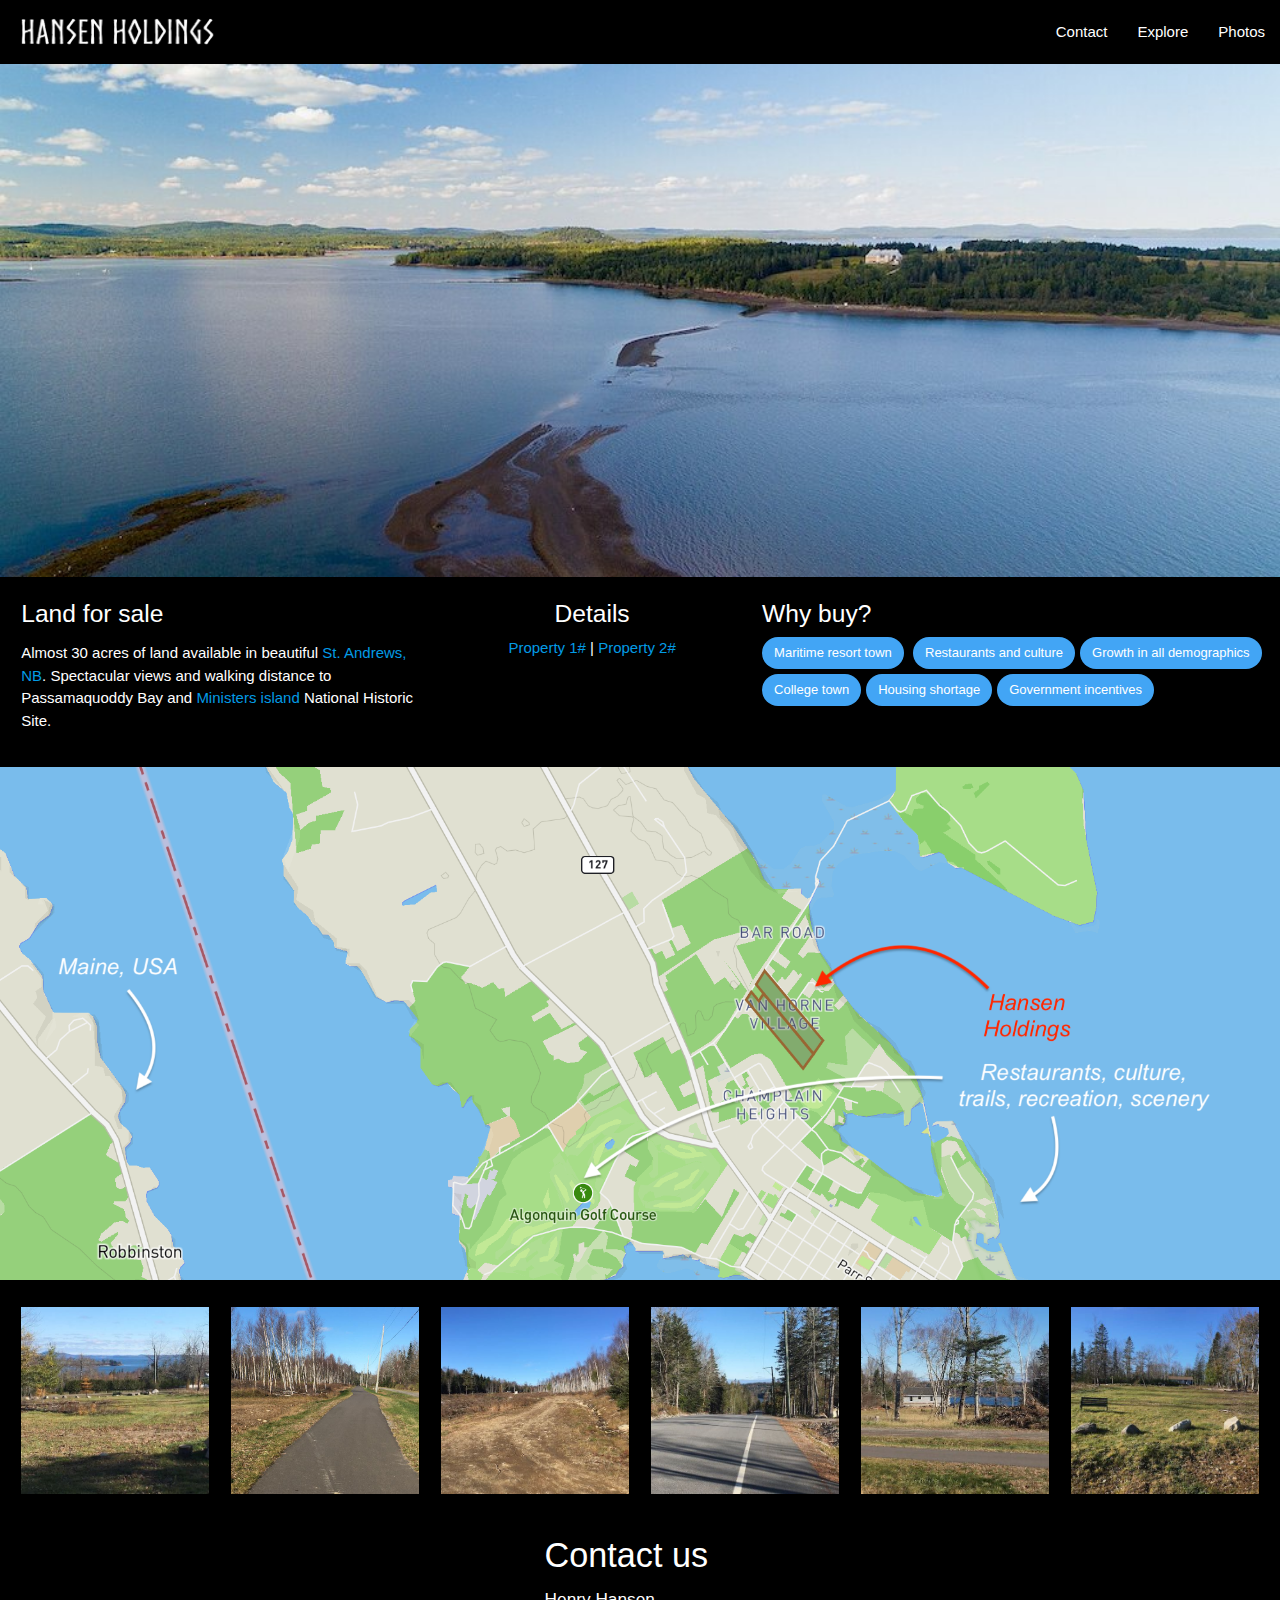
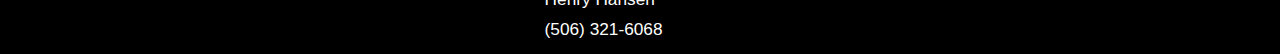
==== index.html @ 6d421a43 "Shorten titles" ====
<!DOCTYPE html>
<html lang="en" dir="ltr">
  <head>
    <meta charset="utf-8">
    <meta name="viewport" content="width=device-width, initial-scale=1.0">
    <title>Hansen Holdings</title>

    <!-- Compiled and minified CSS -->
    <link rel="stylesheet" href="https://cdnjs.cloudflare.com/ajax/libs/materialize/1.0.0/css/materialize.min.css">
    <!-- Compiled and minified JavaScript -->
    <script src="https://cdnjs.cloudflare.com/ajax/libs/materialize/1.0.0/js/materialize.min.js"></script>
    <link href="https://fonts.googleapis.com/icon?family=Material+Icons" rel="stylesheet">

    <!-- Custom css -->
    <link rel="stylesheet" href="css/styles.css">

  </head>
  <body>

    <nav>
      <div class="nav-wrapper">
        <a href="index.html" class="brand-logo"><img src='photos/hansen.png' height='60px'></a>
        <ul id="nav-mobile" class="right hide-on-med-and-down">
          <li><a href="#contact">Contact</a></li>
          <li><a href="#explore">Explore</a></li>
          <li><a href="#photos">Photos</a></li>
        </ul>
      </div>
    </nav>

    <div class="col s12">
      <img src="photos/ministers.jpg" alt="Ministers island" style="width:100%; margin:0px; padding:0px;">
    </div>

    <div class="row white-text" style="padding-left: 10px; padding-bottom:20px;">
        <div class="col s12 m4">
          <h5>Land for sale</h5>
          <p>Almost 30 acres of land available in beautiful <a href="https://explorestandrews.ca/" target="_blank">St. Andrews, NB</a>. Spectacular views and walking distance to Passamaquoddy Bay and <a href="https://www.ministersisland.net/" target="_blank">Ministers island</a> National Historic Site.</p>
        </div>
        <div class="col s12 m3" style="text-align: center;">
          <h5>Details</h5>
          <span><a href="https://paol-efel.snb.ca/paol.html?v=1.0.92&lang=en&pan=01474969" target="_blank">Property 1#</a></span> |
          <span><a href="https://paol-efel.snb.ca/paol.html?v=1.0.92&lang=en&pan=06573124" target="_blank">Property 2#</a></span>
        </div>
        <div class="col s12 m5">
          <div class="white-text">
            <h5>Why buy?</h5>
            <div class="blue lighten-1 chip white-text">Maritime resort town</div>
            <div class="blue lighten-1 chip white-text">Restaurants and culture</div><div class="blue lighten-1 chip white-text">Growth in all demographics</div><div class="blue lighten-1 chip white-text">College town</div><div class="blue lighten-1 chip white-text">Housing shortage</div><div class="blue lighten-1 chip white-text">Government incentives</div>
          </div>
        </div>
    </div>

    <div class="col s12" id="explore">
      <img src="photos/holdings.png" alt="Hansen Holdings" style="width:100%; margin:0px; padding:0px;">
    </div>

    <div class="row" id="photos">
      <div style="padding: 10px; padding-top:20px">
        <div class="col s12 m2">
          <img class="materialboxed" data-caption="Great views available" width="100%" src="photos/viewsqbar.jpeg">
        </div>
        <div class="col s12 m2">
          <img class="materialboxed" data-caption="Directly on the Van Horne trail" width="100%" src="photos/trailsq.jpeg">
        </div>
        <div class="col s12 m2">
          <img class="materialboxed" data-caption="High, dry and flat land. Some clearing done." width="100%" src="photos/roadsq.jpeg">
        </div>
        <div class="col s12 m2">
          <img class="materialboxed" data-caption="Flood proof but walking distance to the oceanfront." width="100%" src="photos/barroadsq.jpeg">
        </div>
        <div class="col s12 m2">
          <img class="materialboxed" data-caption="Trail access and views." width="100%" src="photos/viewsqtrail.jpeg">
        </div>
        <div class="col s12 m2">
          <img class="materialboxed" data-caption="Flat or gently sloping land" width="100%" src="photos/slopesq.jpeg">
        </div>
      </div>
    </div>

    <footer class="page-footer black white-text">
      <div id="mycontainer">
        <div class="row">
          <div class="col offset-l5 l6 s12">
            <h4>Contact us</h4>
              <p id="contact">
                <h6 class="white-text">Henry Hansen</h6>
                <h6 class="white-text">(506) 321-6068</h6>
              </p>
          </div>
        </div>
      </div>
    </footer>

  </body>

  <script>

    document.addEventListener('DOMContentLoaded', function() {
      var elems = document.querySelectorAll('.materialboxed');
      var instances = M.Materialbox.init(elems);
    });

    document.addEventListener('DOMContentLoaded', function() {
      var elems = document.querySelectorAll('.slider');
      var instances = M.Slider.init(elems);
    });
  </script>
</html>
---- css/styles.css ----
nav {
  background-color: black;
}

body {
  background-color: black;
}

.row {
    margin: 0 !important;
}

#floater {
  position:absolute;
  width: 300px;
  padding: 15px;
  left:15px;
  top:80px;
  background-color: white;
  opacity: .7;
}

#floater2 {
  position:absolute;
  width: 300px;
  padding: 20px;
  left:20px;
  top:280px;
  background-color: white;
  opacity: .7;
}

#labels {
  color: #C9DEF1;
  font-size: 1.2em;
}

.ppcont{
  width:320px;
}

#map {
  height: 800px;
}
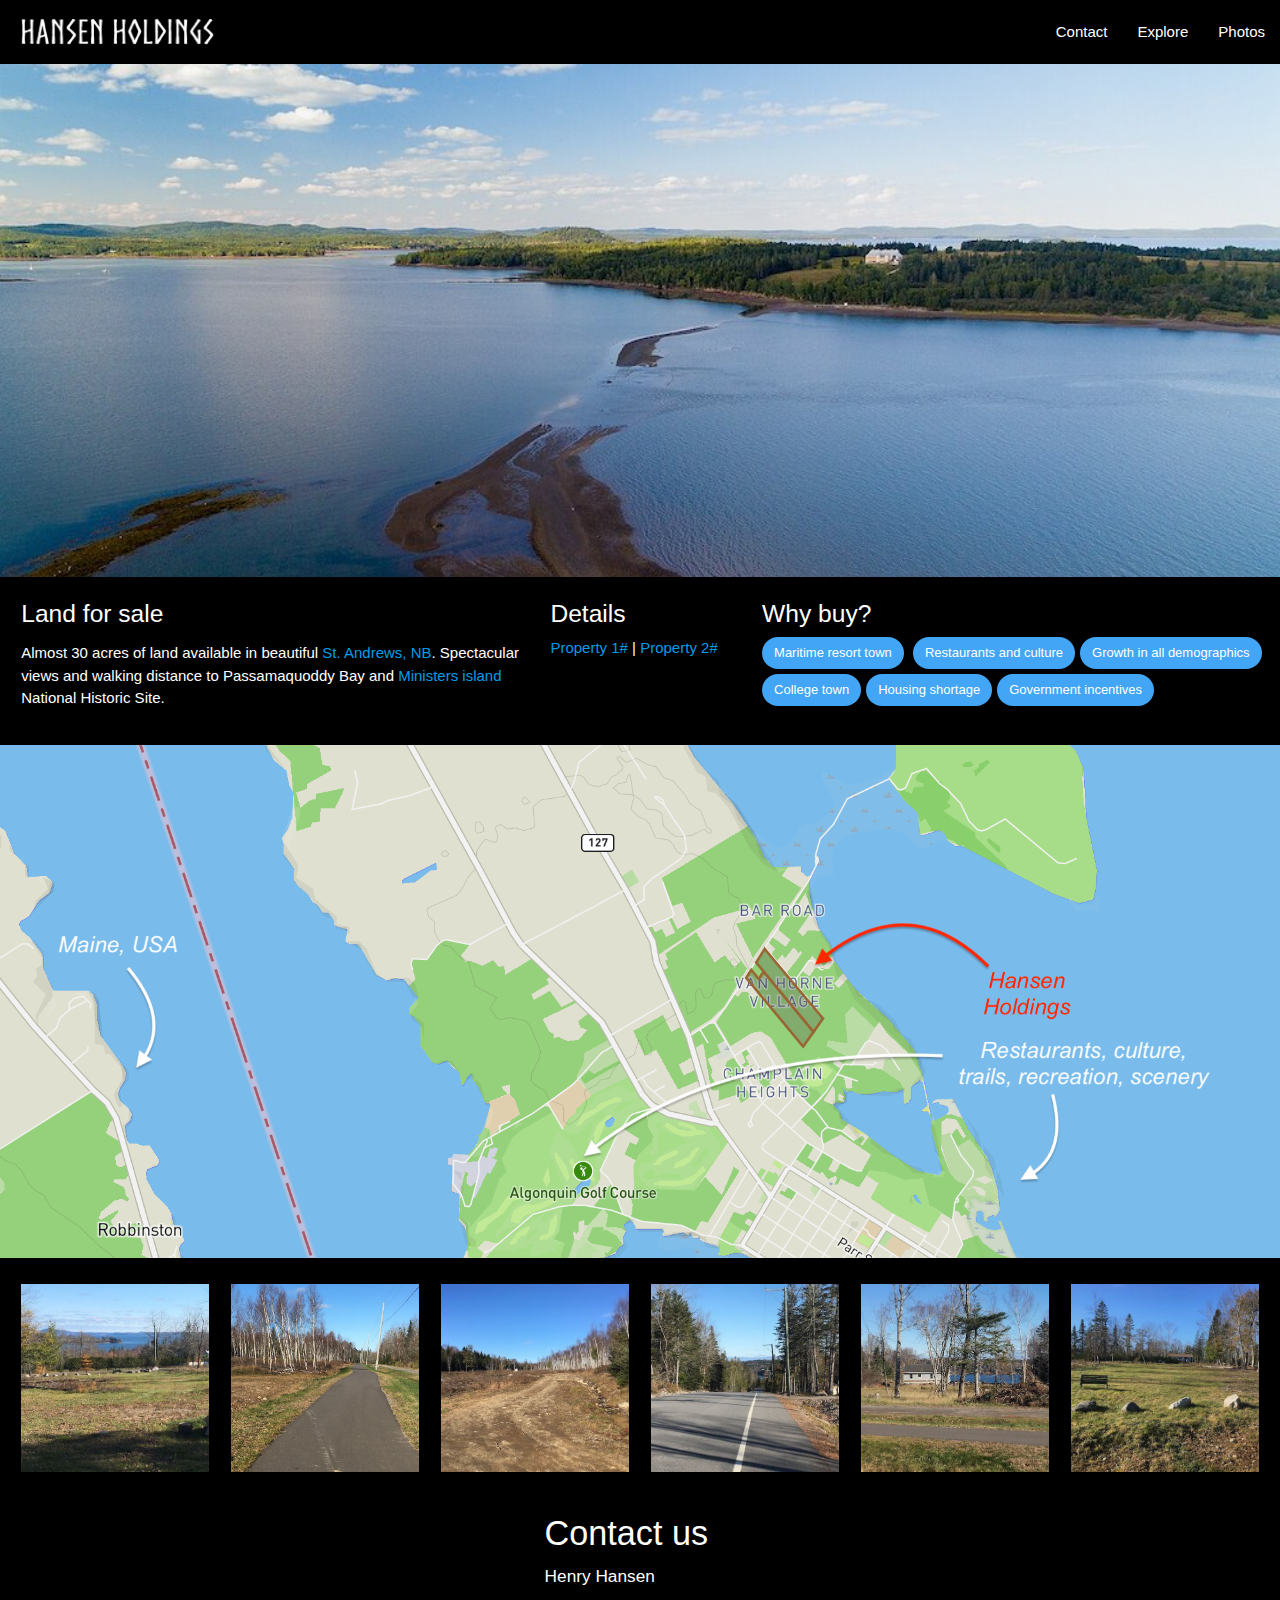
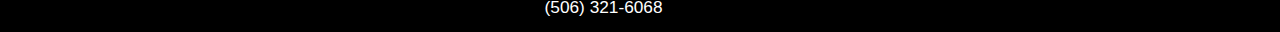
==== commit 302877dd: "changed spacing for responsiveness" ====
--- a/index.html
+++ b/index.html
@@ -33,11 +33,11 @@
     </div>
 
     <div class="row white-text" style="padding-left: 10px; padding-bottom:20px;">
-        <div class="col s12 m4">
+        <div class="col s12 m5">
           <h5>Land for sale</h5>
           <p>Almost 30 acres of land available in beautiful <a href="https://explorestandrews.ca/" target="_blank">St. Andrews, NB</a>. Spectacular views and walking distance to Passamaquoddy Bay and <a href="https://www.ministersisland.net/" target="_blank">Ministers island</a> National Historic Site.</p>
         </div>
-        <div class="col s12 m3" style="text-align: center;">
+        <div class="col s12 m2">
           <h5>Details</h5>
           <span><a href="https://paol-efel.snb.ca/paol.html?v=1.0.92&lang=en&pan=01474969" target="_blank">Property 1#</a></span> |
           <span><a href="https://paol-efel.snb.ca/paol.html?v=1.0.92&lang=en&pan=06573124" target="_blank">Property 2#</a></span>
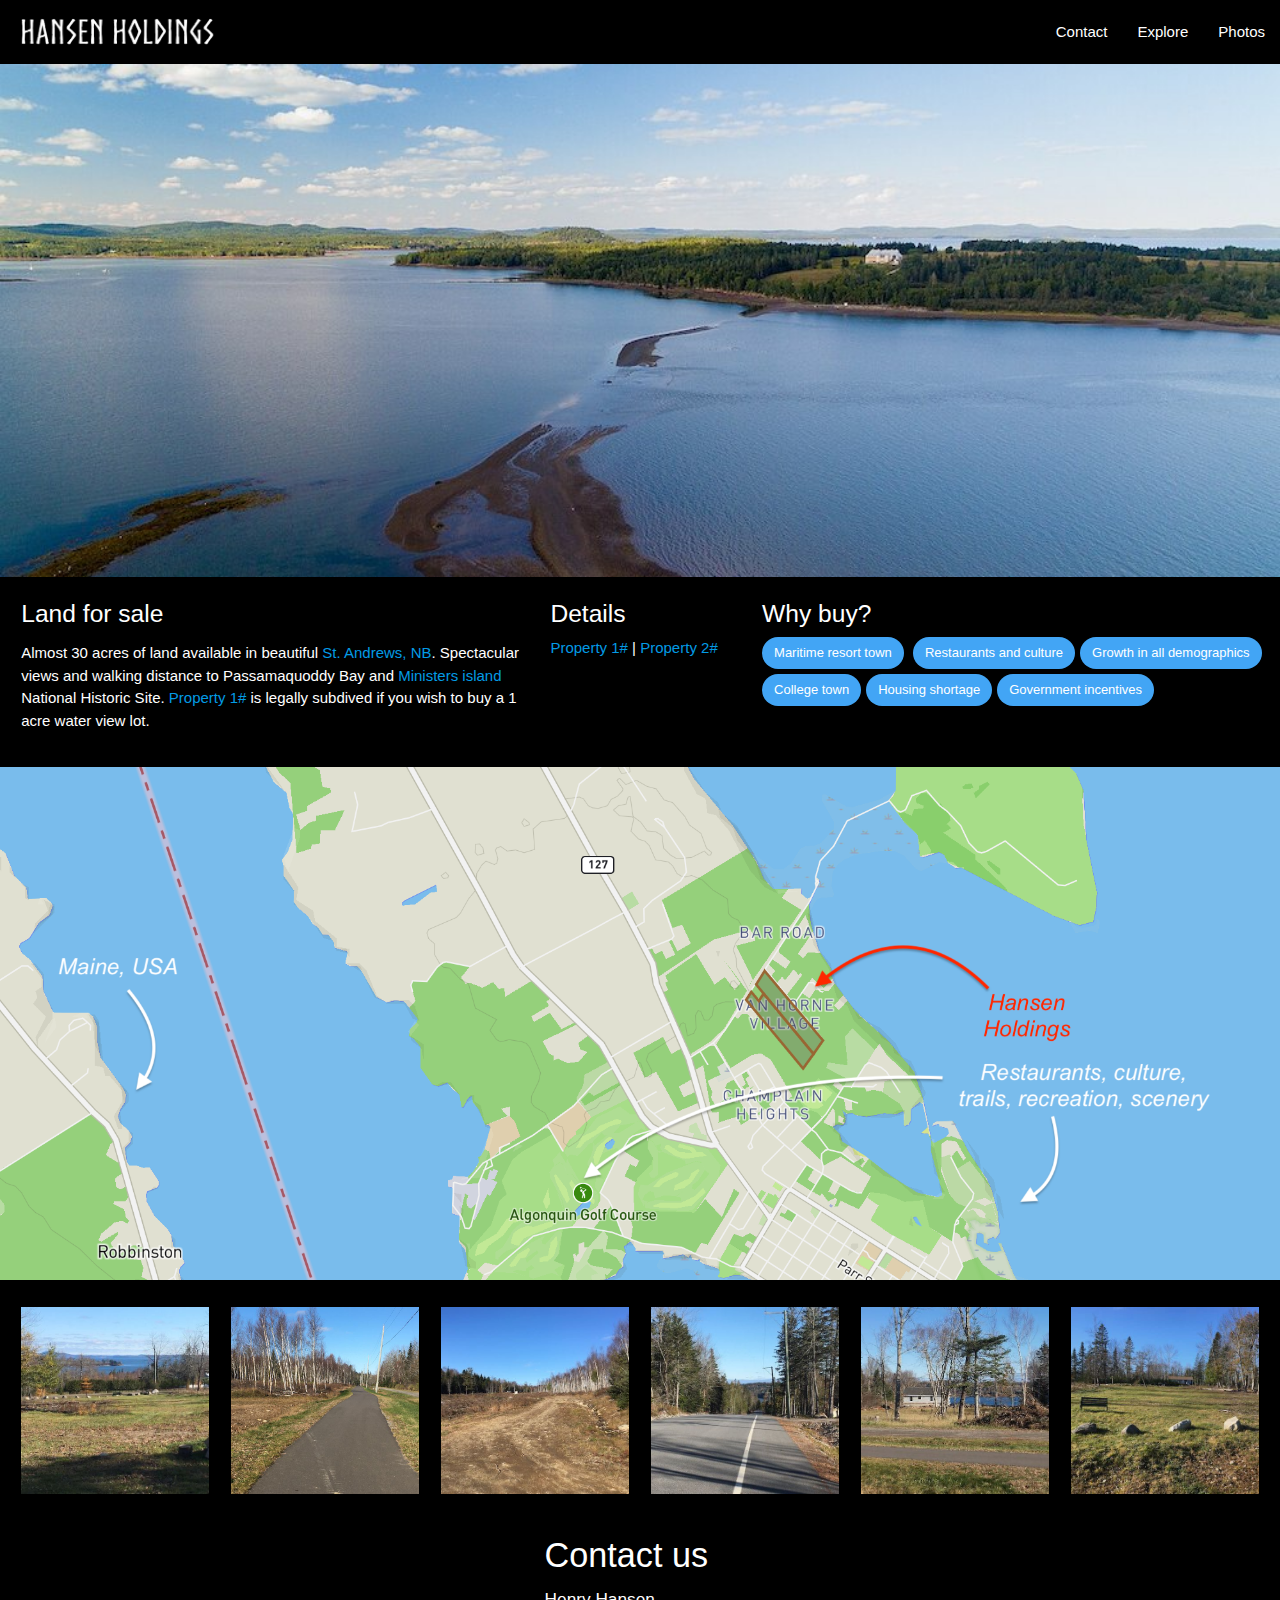
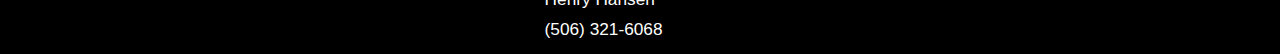
==== commit 66a20c0e: "added sentence with link to subdue" ====
--- a/index.html
+++ b/index.html
@@ -10,7 +10,6 @@
     <!-- Compiled and minified JavaScript -->
     <script src="https://cdnjs.cloudflare.com/ajax/libs/materialize/1.0.0/js/materialize.min.js"></script>
     <link href="https://fonts.googleapis.com/icon?family=Material+Icons" rel="stylesheet">
-
     <!-- Custom css -->
     <link rel="stylesheet" href="css/styles.css">
 
@@ -35,7 +34,7 @@
     <div class="row white-text" style="padding-left: 10px; padding-bottom:20px;">
         <div class="col s12 m5">
           <h5>Land for sale</h5>
-          <p>Almost 30 acres of land available in beautiful <a href="https://explorestandrews.ca/" target="_blank">St. Andrews, NB</a>. Spectacular views and walking distance to Passamaquoddy Bay and <a href="https://www.ministersisland.net/" target="_blank">Ministers island</a> National Historic Site.</p>
+          <p>Almost 30 acres of land available in beautiful <a href="https://explorestandrews.ca/" target="_blank">St. Andrews, NB</a>. Spectacular views and walking distance to Passamaquoddy Bay and <a href="https://www.ministersisland.net/" target="_blank">Ministers island</a> National Historic Site. <a href="photos/subdiv.png" target="_blank">Property 1#</a> is legally subdived if you wish to buy a 1 acre water view lot.</p></p>
         </div>
         <div class="col s12 m2">
           <h5>Details</h5>
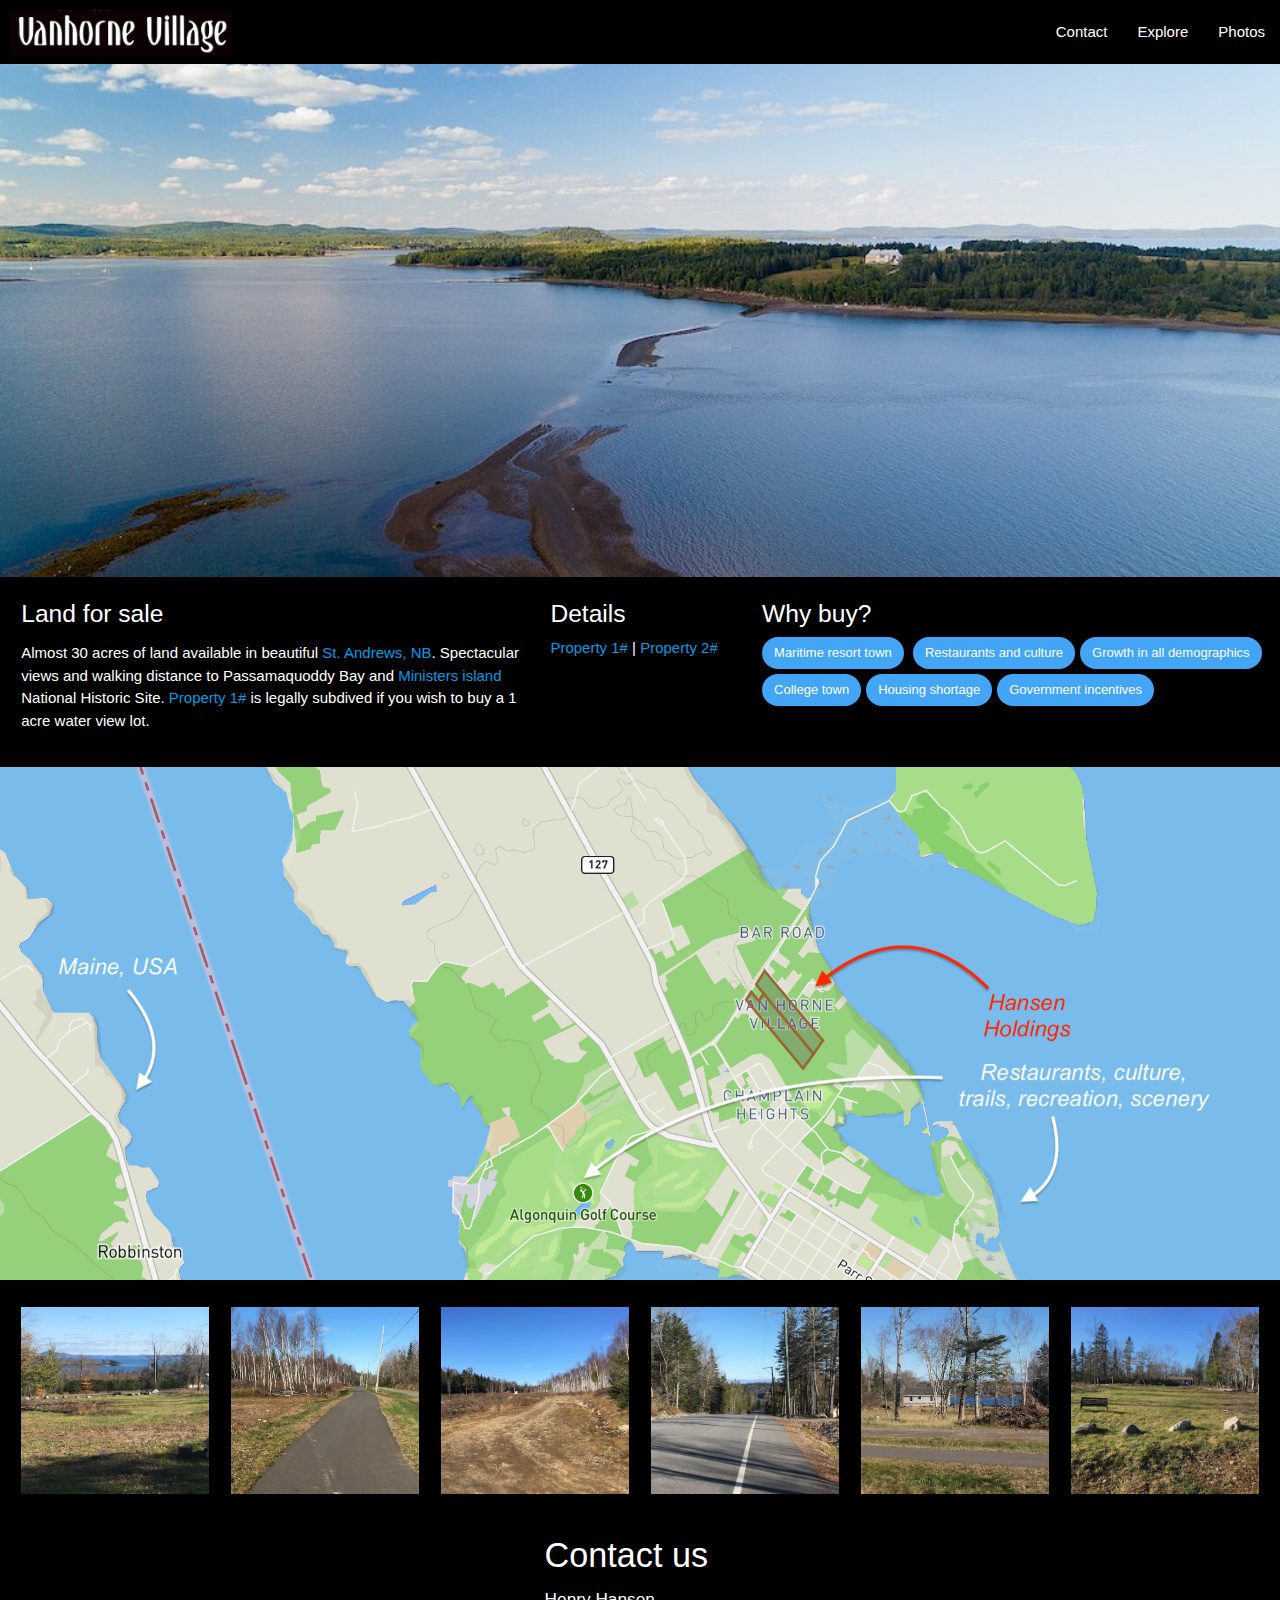
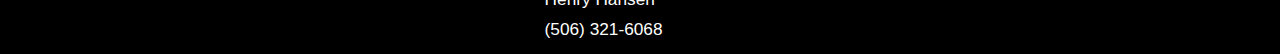
==== commit 29b0b4ae: "new logo changes" ====
--- a/index.html
+++ b/index.html
@@ -18,7 +18,7 @@
 
     <nav>
       <div class="nav-wrapper">
-        <a href="index.html" class="brand-logo"><img src='photos/hansen.png' height='60px'></a>
+        <a href="index.html" class="brand-logo"><img src='photos/hansen.png' height='55px' style='padding-top: 10px; padding-left: 10px;'></a>
         <ul id="nav-mobile" class="right hide-on-med-and-down">
           <li><a href="#contact">Contact</a></li>
           <li><a href="#explore">Explore</a></li>
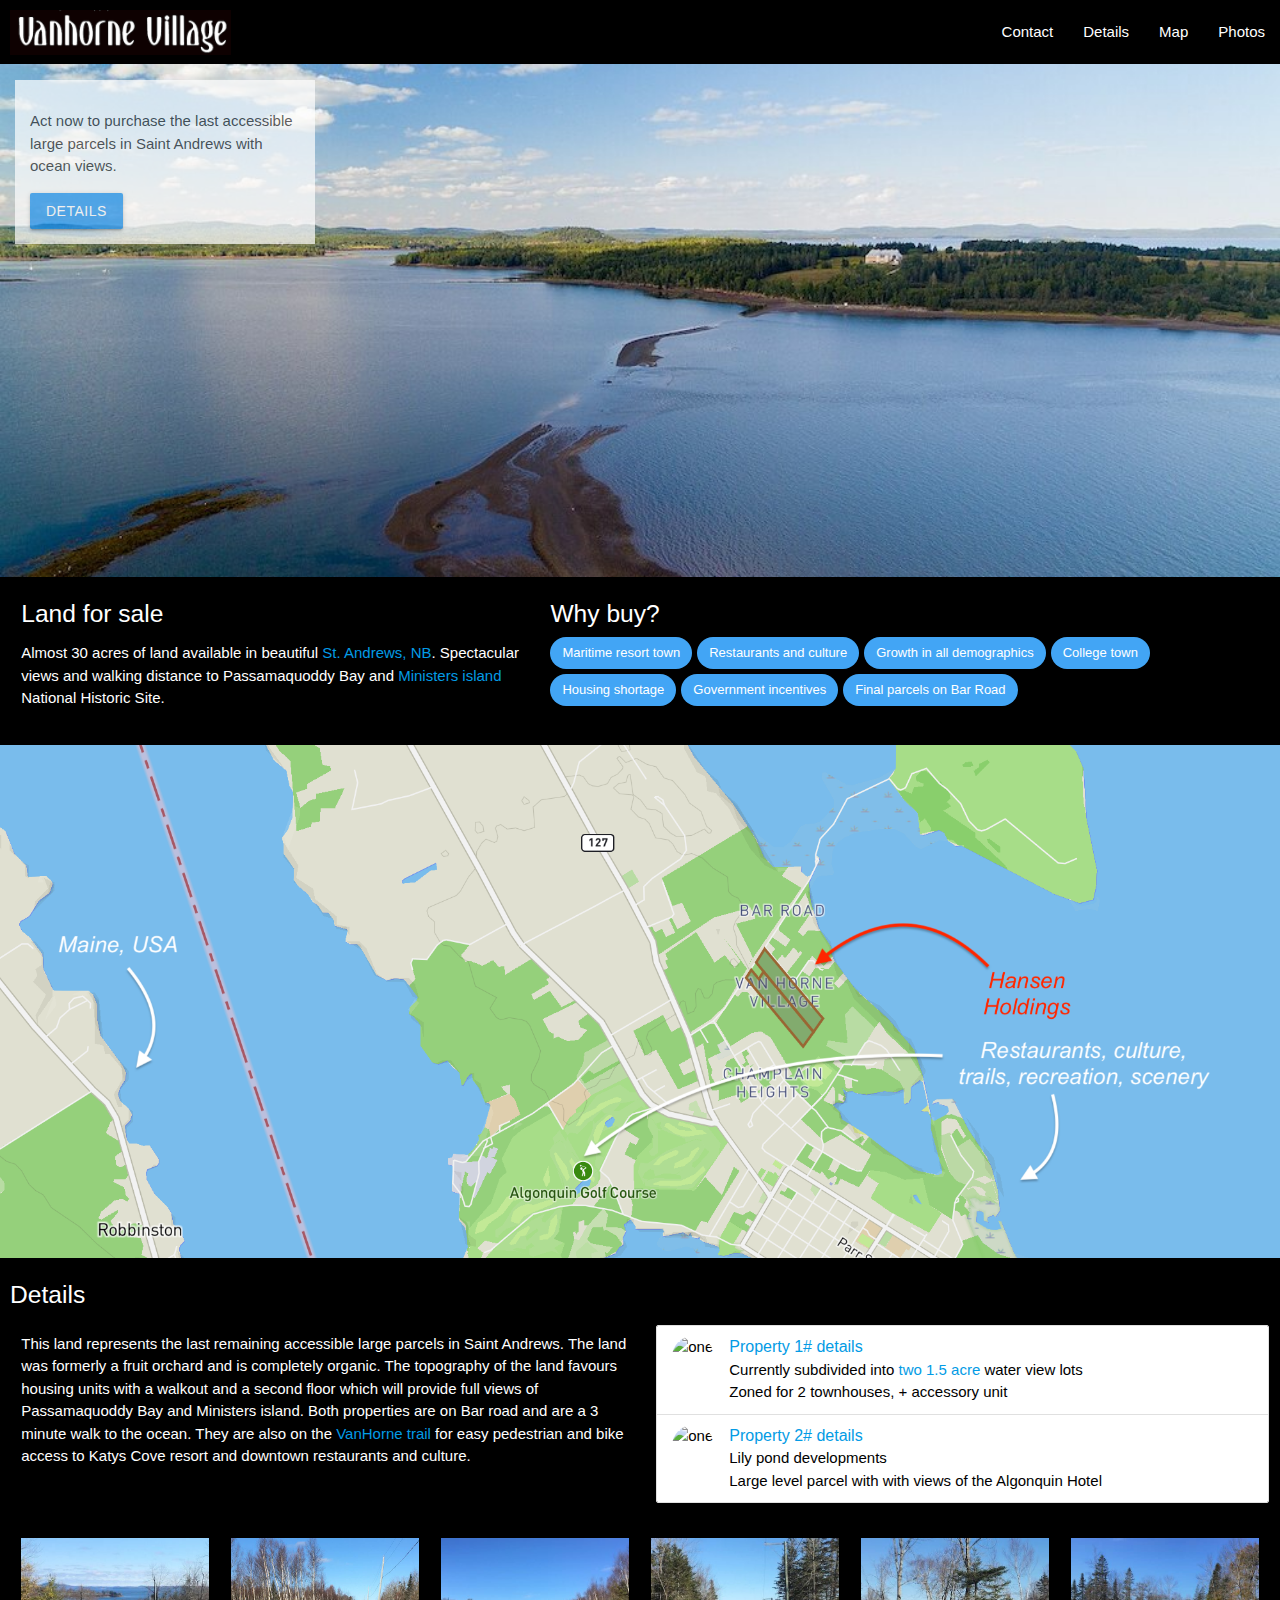
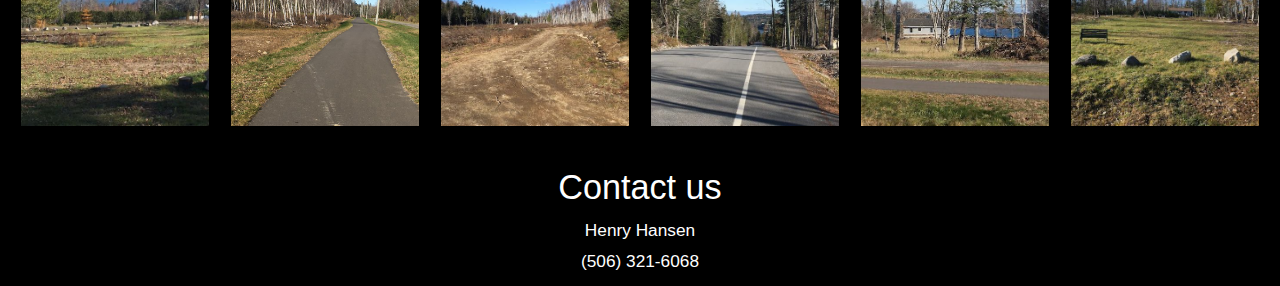
==== commit 5e3e9665: "multi-updates" ====
--- a/index.html
+++ b/index.html
@@ -3,13 +3,14 @@
   <head>
     <meta charset="utf-8">
     <meta name="viewport" content="width=device-width, initial-scale=1.0">
-    <title>Hansen Holdings</title>
+    <title>Vanhorne Village</title>
 
     <!-- Compiled and minified CSS -->
     <link rel="stylesheet" href="https://cdnjs.cloudflare.com/ajax/libs/materialize/1.0.0/css/materialize.min.css">
     <!-- Compiled and minified JavaScript -->
     <script src="https://cdnjs.cloudflare.com/ajax/libs/materialize/1.0.0/js/materialize.min.js"></script>
     <link href="https://fonts.googleapis.com/icon?family=Material+Icons" rel="stylesheet">
+
     <!-- Custom css -->
     <link rel="stylesheet" href="css/styles.css">
 
@@ -21,7 +22,8 @@
         <a href="index.html" class="brand-logo"><img src='photos/hansen.png' height='55px' style='padding-top: 10px; padding-left: 10px;'></a>
         <ul id="nav-mobile" class="right hide-on-med-and-down">
           <li><a href="#contact">Contact</a></li>
-          <li><a href="#explore">Explore</a></li>
+          <li><a href="#details">Details</a></li>
+          <li><a href="#explore">Map</a></li>
           <li><a href="#photos">Photos</a></li>
         </ul>
       </div>
@@ -29,35 +31,60 @@
 
     <div class="col s12">
       <img src="photos/ministers.jpg" alt="Ministers island" style="width:100%; margin:0px; padding:0px;">
+      <div id="floater">
+        <p>Act now to purchase the last accessible large parcels in Saint Andrews with ocean views.</p>
+        <a href='#details' class='waves-effect waves-light blue btn'>Details</a>
+      </div>
     </div>
 
     <div class="row white-text" style="padding-left: 10px; padding-bottom:20px;">
         <div class="col s12 m5">
           <h5>Land for sale</h5>
-          <p>Almost 30 acres of land available in beautiful <a href="https://explorestandrews.ca/" target="_blank">St. Andrews, NB</a>. Spectacular views and walking distance to Passamaquoddy Bay and <a href="https://www.ministersisland.net/" target="_blank">Ministers island</a> National Historic Site. <a href="photos/subdiv.png" target="_blank">Property 1#</a> is legally subdived if you wish to buy a 1 acre water view lot.</p></p>
+          <p>Almost 30 acres of land available in beautiful <a href="https://explorestandrews.ca/" target="_blank">St. Andrews, NB</a>. Spectacular views and walking distance to Passamaquoddy Bay and <a href="https://www.ministersisland.net/" target="_blank">Ministers island</a> National Historic Site. </p>
         </div>
-        <div class="col s12 m2">
-          <h5>Details</h5>
-          <span><a href="https://paol-efel.snb.ca/paol.html?v=1.0.92&lang=en&pan=01474969" target="_blank">Property 1#</a></span> |
-          <span><a href="https://paol-efel.snb.ca/paol.html?v=1.0.92&lang=en&pan=06573124" target="_blank">Property 2#</a></span>
-        </div>
-        <div class="col s12 m5">
+        <div class="col s12 m7">
           <div class="white-text">
             <h5>Why buy?</h5>
-            <div class="blue lighten-1 chip white-text">Maritime resort town</div>
-            <div class="blue lighten-1 chip white-text">Restaurants and culture</div><div class="blue lighten-1 chip white-text">Growth in all demographics</div><div class="blue lighten-1 chip white-text">College town</div><div class="blue lighten-1 chip white-text">Housing shortage</div><div class="blue lighten-1 chip white-text">Government incentives</div>
+            <div class="blue lighten-1 chip white-text">Maritime resort town</div><div class="blue lighten-1 chip white-text">Restaurants and culture</div><div class="blue lighten-1 chip white-text">Growth in all demographics</div><div class="blue lighten-1 chip white-text">College town</div><div class="blue lighten-1 chip white-text">Housing shortage</div><div class="blue lighten-1 chip white-text">Government incentives</div><div class="blue lighten-1 chip white-text">Final parcels on Bar Road</div>
           </div>
         </div>
     </div>
 
     <div class="col s12" id="explore">
-      <img src="photos/holdings.png" alt="Hansen Holdings" style="width:100%; margin:0px; padding:0px;">
+      <a href="photos/holdings.png" target="_blank"><img src="photos/holdings.png" alt="VanHorne Village" style="width:100%; margin:0px; padding:0px;"></a>
+    </div>
+
+    <div class="row white-text" id="details" style="padding-left: 10px;">
+        <h5>Details</h5>
+        <div class="col s12 m6">
+          <p>
+            This land represents the last remaining accessible large parcels in Saint Andrews. The land was formerly a fruit orchard and is completely organic. The topography of the land favours housing units with a walkout and a second floor which will provide full views of Passamaquoddy Bay and Ministers island. Both properties are on Bar road and are a 3 minute walk to the ocean. They are also on the <a href="https://vanhornetrail.com">VanHorne trail</a> for easy pedestrian and bike access to Katys Cove resort and downtown restaurants and culture.
+          </p>
+        </div>
+        <div class="col s12 m6">
+          <ul class="collection" style='color: black;'>
+            <li class="collection-item avatar">
+              <img src="photos/one.png" alt="one" class="circle">
+              <span class="title"><a href="https://paol-efel.snb.ca/paol.html?v=1.0.92&lang=en&pan=01474969" target="_blank">Property 1# details</a></span>
+              <p>Currently subdivided into <a href='photos/subdiv.png' target='_blank'>two 1.5 acre</a> water view lots<br>
+                 Zoned for 2 townhouses, + accessory unit
+              </p>
+            </li>
+            <li class="collection-item avatar">
+              <img src="photos/two.png" alt="one" class="circle">
+              <span class="title"><a href="https://paol-efel.snb.ca/paol.html?v=1.0.92&lang=en&pan=06573124" target="_blank">Property 2# details</a></span>
+              <p>Lily pond developments<br>
+                 Large level parcel with with views of the Algonquin Hotel
+              </p>
+            </li>
+          </ul>
+        </div>
     </div>
 
     <div class="row" id="photos">
       <div style="padding: 10px; padding-top:20px">
         <div class="col s12 m2">
-          <img class="materialboxed" data-caption="Great views available" width="100%" src="photos/viewsqbar.jpeg">
+          <img class="materialboxed" data-caption="Great views of Passamaquoddy Bay available" width="100%" src="photos/viewsqbar.jpeg">
         </div>
         <div class="col s12 m2">
           <img class="materialboxed" data-caption="Directly on the Van Horne trail" width="100%" src="photos/trailsq.jpeg">
@@ -78,17 +105,13 @@
     </div>
 
     <footer class="page-footer black white-text">
-      <div id="mycontainer">
-        <div class="row">
-          <div class="col offset-l5 l6 s12">
+        <div class="row" style='text-align: center;'>
             <h4>Contact us</h4>
-              <p id="contact">
-                <h6 class="white-text">Henry Hansen</h6>
-                <h6 class="white-text">(506) 321-6068</h6>
-              </p>
-          </div>
+            <p id="contact">
+              <h6 class="white-text">Henry Hansen</h6>
+              <h6 class="white-text">(506) 321-6068</h6>
+            </p>
         </div>
-      </div>
     </footer>
 
   </body>
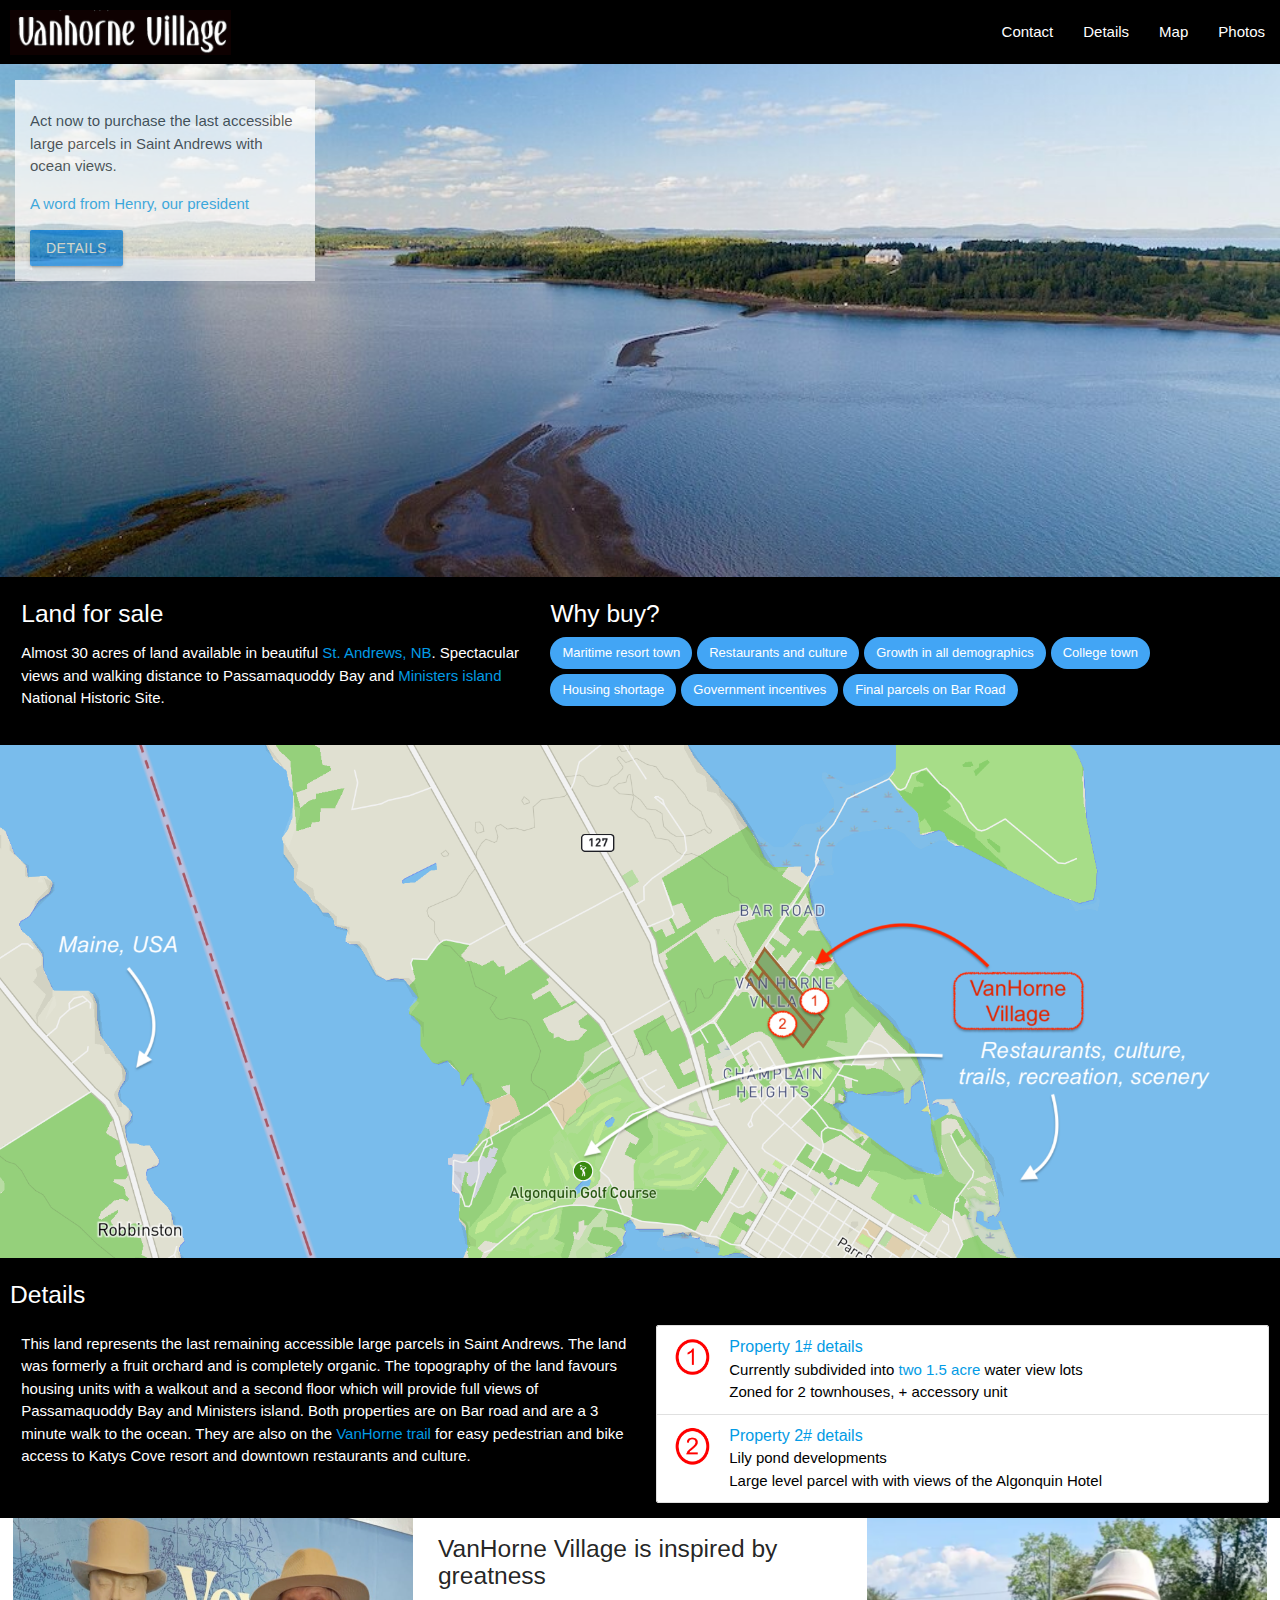
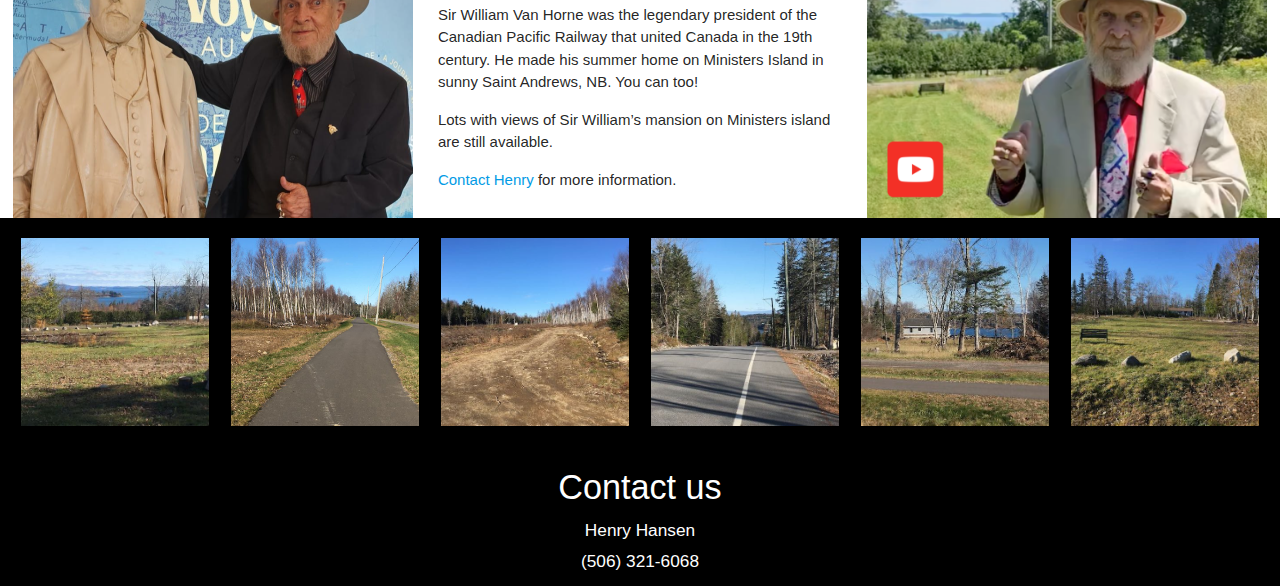
==== commit 6f3608b1: "added photos and movies of Henry" ====
--- a/index.html
+++ b/index.html
@@ -33,6 +33,7 @@
       <img src="photos/ministers.jpg" alt="Ministers island" style="width:100%; margin:0px; padding:0px;">
       <div id="floater">
         <p>Act now to purchase the last accessible large parcels in Saint Andrews with ocean views.</p>
+        <a href='henryclose.mp4' target="_blank"><p>A word from Henry, our president</p>
         <a href='#details' class='waves-effect waves-light blue btn'>Details</a>
       </div>
     </div>
@@ -78,6 +79,27 @@
               </p>
             </li>
           </ul>
+        </div>
+    </div>
+
+    <div class="row" style="background: white;">
+        <div class="col s12 m4">
+          <img src='photos/henrywilliam.png' style="height:300px;display: block; margin:auto;">
+        </div>
+        <div class="col s12 m4">
+          <h5>VanHorne Village is inspired by greatness</h5>
+          <p>
+            Sir William Van Horne was the legendary president of the Canadian Pacific Railway that united Canada in the 19th century. He made his summer home on Ministers Island in sunny Saint Andrews, NB. You can too!
+          </p>
+          <p>
+            Lots with views of Sir William’s mansion on Ministers island are still available.
+          </p>
+          <p>
+            <a href='#contact'>Contact Henry</a> for more information.
+          </p>
+        </div>
+        <div class="col s12 m4">
+          <a href='henry.mp4' target="_blank"><img src='photos/henrymsg.png' style="height:300px;display: block; margin:auto;"></a>
         </div>
     </div>
 
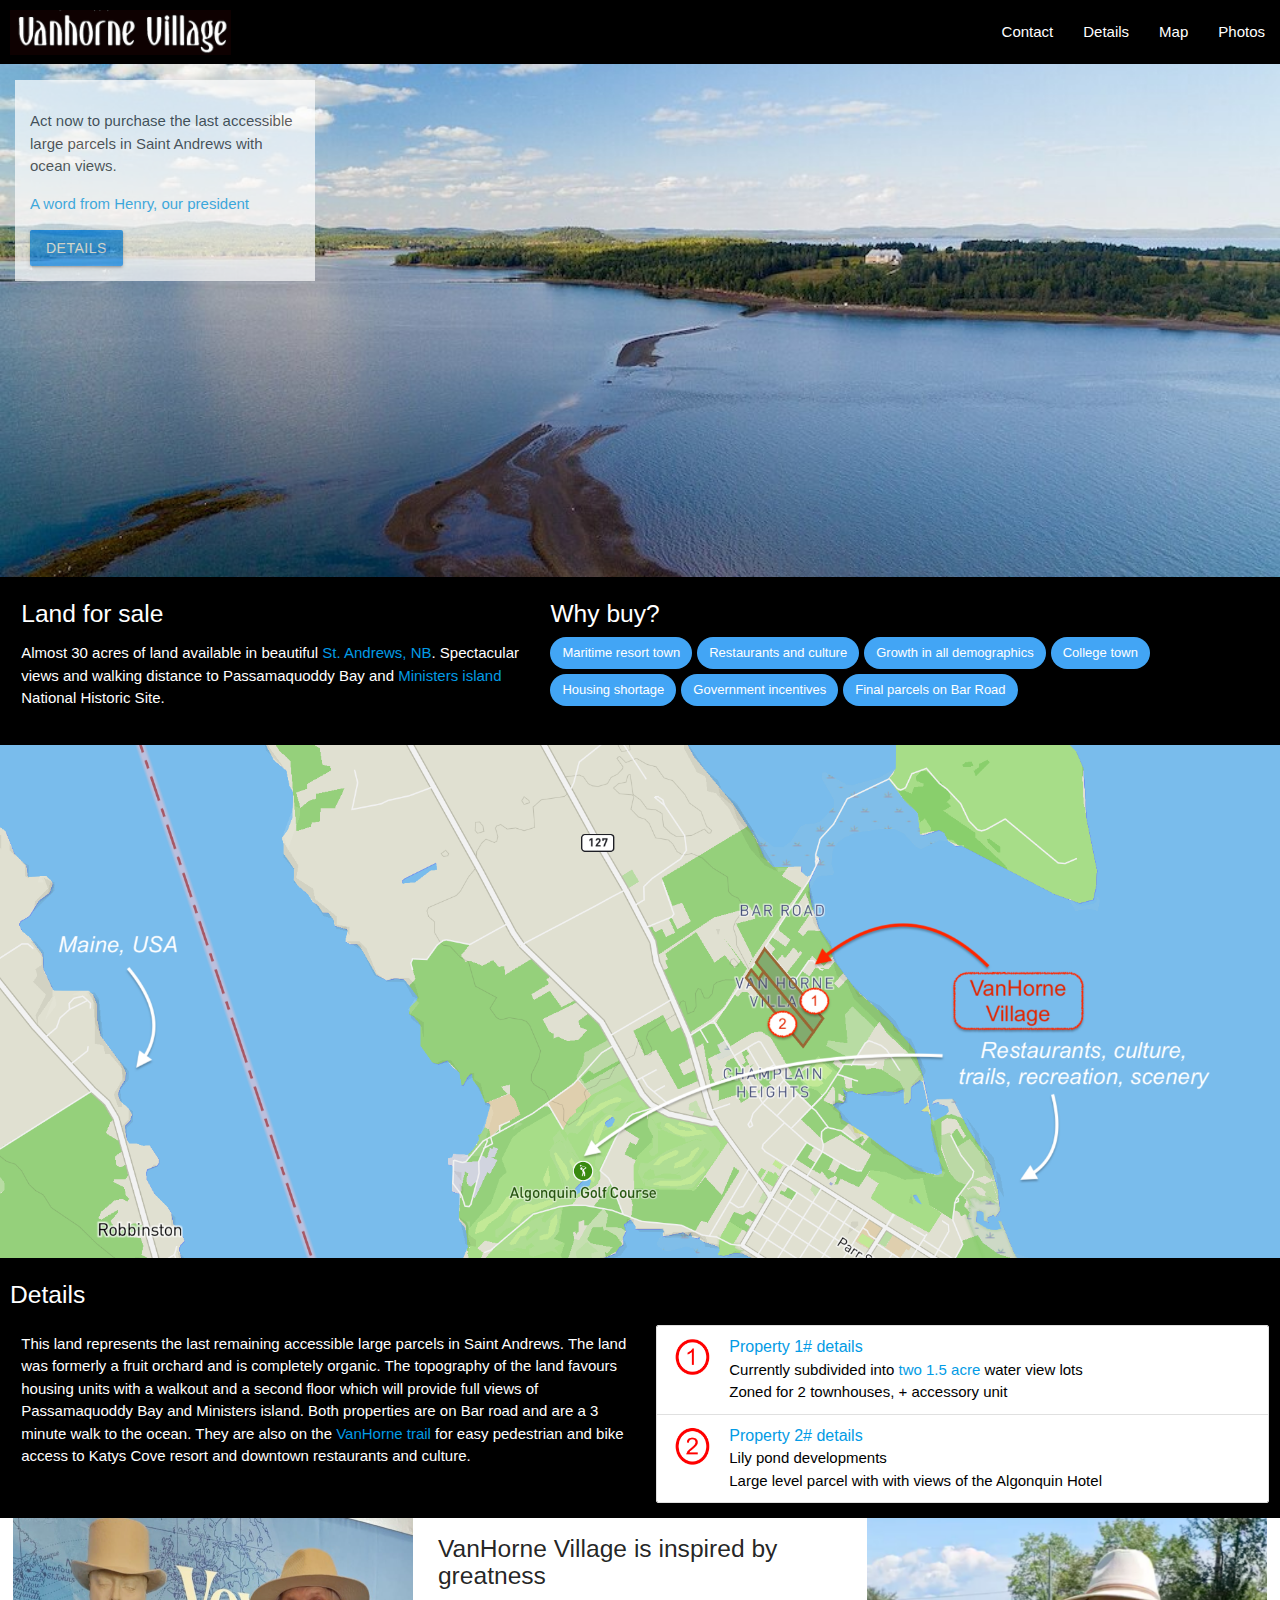
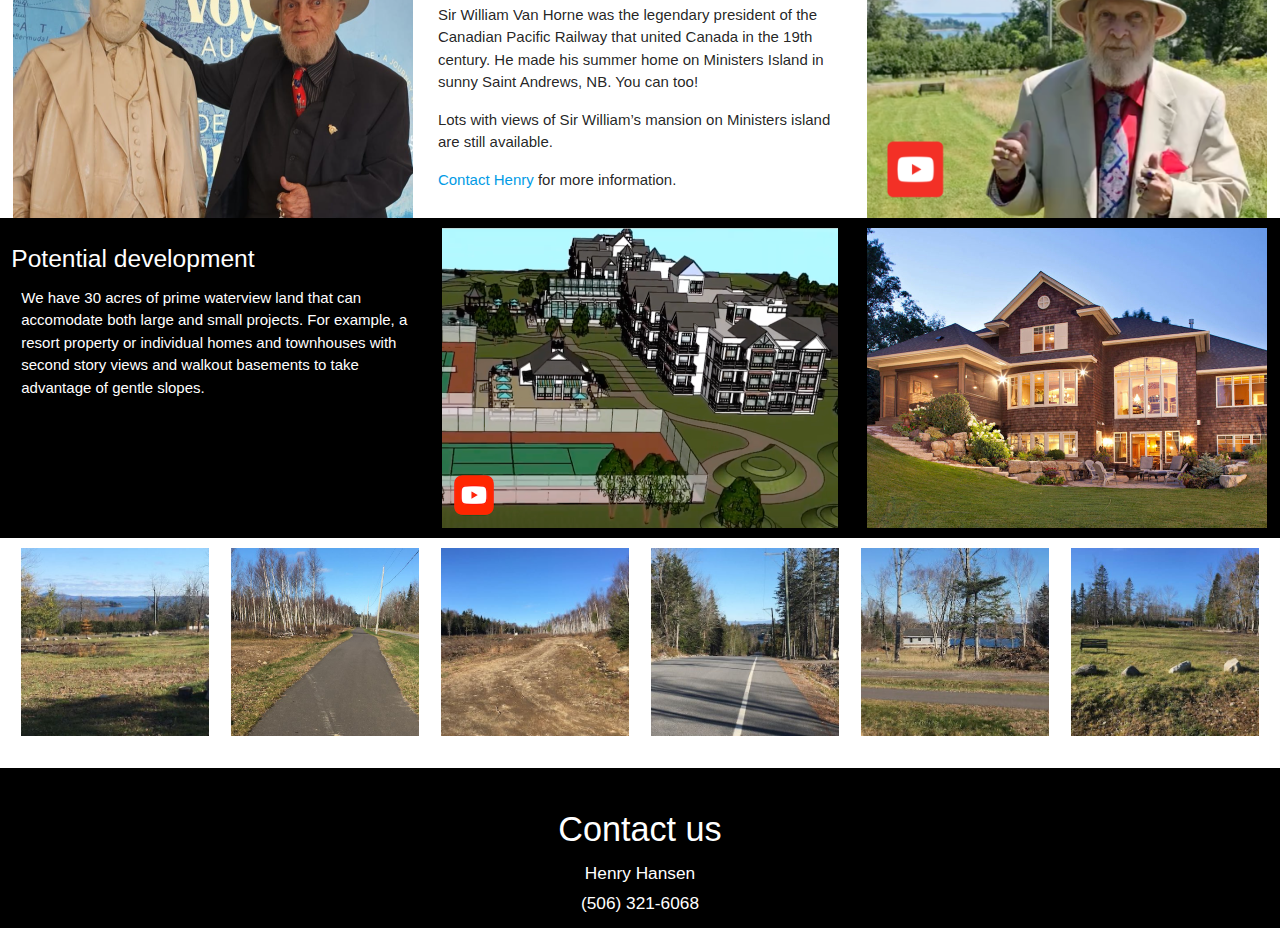
==== commit 48d98589: "added section for potential developments and fixed photos" ====
--- a/index.html
+++ b/index.html
@@ -103,25 +103,40 @@
         </div>
     </div>
 
-    <div class="row" id="photos">
-      <div style="padding: 10px; padding-top:20px">
+    <div class="row white-text" style="padding-top: 10px; padding-bottom: 10px;">
+        <div class="col s12 m4">
+          <h5>Potential development</h5>
+          <p style='padding-left: 10px;'>
+          We have 30 acres of prime waterview land that can accomodate both large and small projects. For example, a resort property or individual homes and townhouses with second story views and walkout basements to take advantage of gentle slopes.
+          </p>
+        </div>
+        <div class="col s12 m4">
+          <a href='https://www.youtube.com/watch?v=FBznBj1CRtQ&t=4s' target="_blank"><img src='photos/resort.png' style="height:300px;display: block; margin:auto;"></a>
+        </div>
+        <div class="col s12 m4">
+          <a href='https://www.youtube.com/watch?v=FBznBj1CRtQ&t=4s' target="_blank"><img src='photos/walkout.jpg' style="height:300px;display: block; margin:auto;"></a>
+        </div>
+    </div>
+
+    <div class="row" id="photos" style="background: white;">
+      <div style="padding: 10px; height: 230px;">
         <div class="col s12 m2">
-          <img class="materialboxed" data-caption="Great views of Passamaquoddy Bay available" width="100%" src="photos/viewsqbar.jpeg">
+          <img class="materialboxed" data-caption="Great views of Passamaquoddy Bay available" width="100%" src="photos/viewsqbar.jpeg" style="display: block; margin:auto;">
         </div>
         <div class="col s12 m2">
-          <img class="materialboxed" data-caption="Directly on the Van Horne trail" width="100%" src="photos/trailsq.jpeg">
+          <img class="materialboxed" data-caption="Directly on the Van Horne trail" width="100%" src="photos/trailsq.jpeg" style="display: block; margin:auto;">
         </div>
         <div class="col s12 m2">
-          <img class="materialboxed" data-caption="High, dry and flat land. Some clearing done." width="100%" src="photos/roadsq.jpeg">
+          <img class="materialboxed" data-caption="High, dry and flat land. Some clearing done." width="100%" src="photos/roadsq.jpeg" style="display: block; margin:auto;">
         </div>
         <div class="col s12 m2">
-          <img class="materialboxed" data-caption="Flood proof but walking distance to the oceanfront." width="100%" src="photos/barroadsq.jpeg">
+          <img class="materialboxed" data-caption="Flood proof but walking distance to the oceanfront." width="100%" src="photos/barroadsq.jpeg" style="display: block; margin:auto;">
         </div>
         <div class="col s12 m2">
-          <img class="materialboxed" data-caption="Trail access and views." width="100%" src="photos/viewsqtrail.jpeg">
+          <img class="materialboxed" data-caption="Trail access and views." width="100%" src="photos/viewsqtrail.jpeg" style="display: block; margin:auto;">
         </div>
         <div class="col s12 m2">
-          <img class="materialboxed" data-caption="Flat or gently sloping land" width="100%" src="photos/slopesq.jpeg">
+          <img class="materialboxed" data-caption="Flat or gently sloping land" width="100%" src="photos/slopesq.jpeg" style="display: block; margin:auto;">
         </div>
       </div>
     </div>
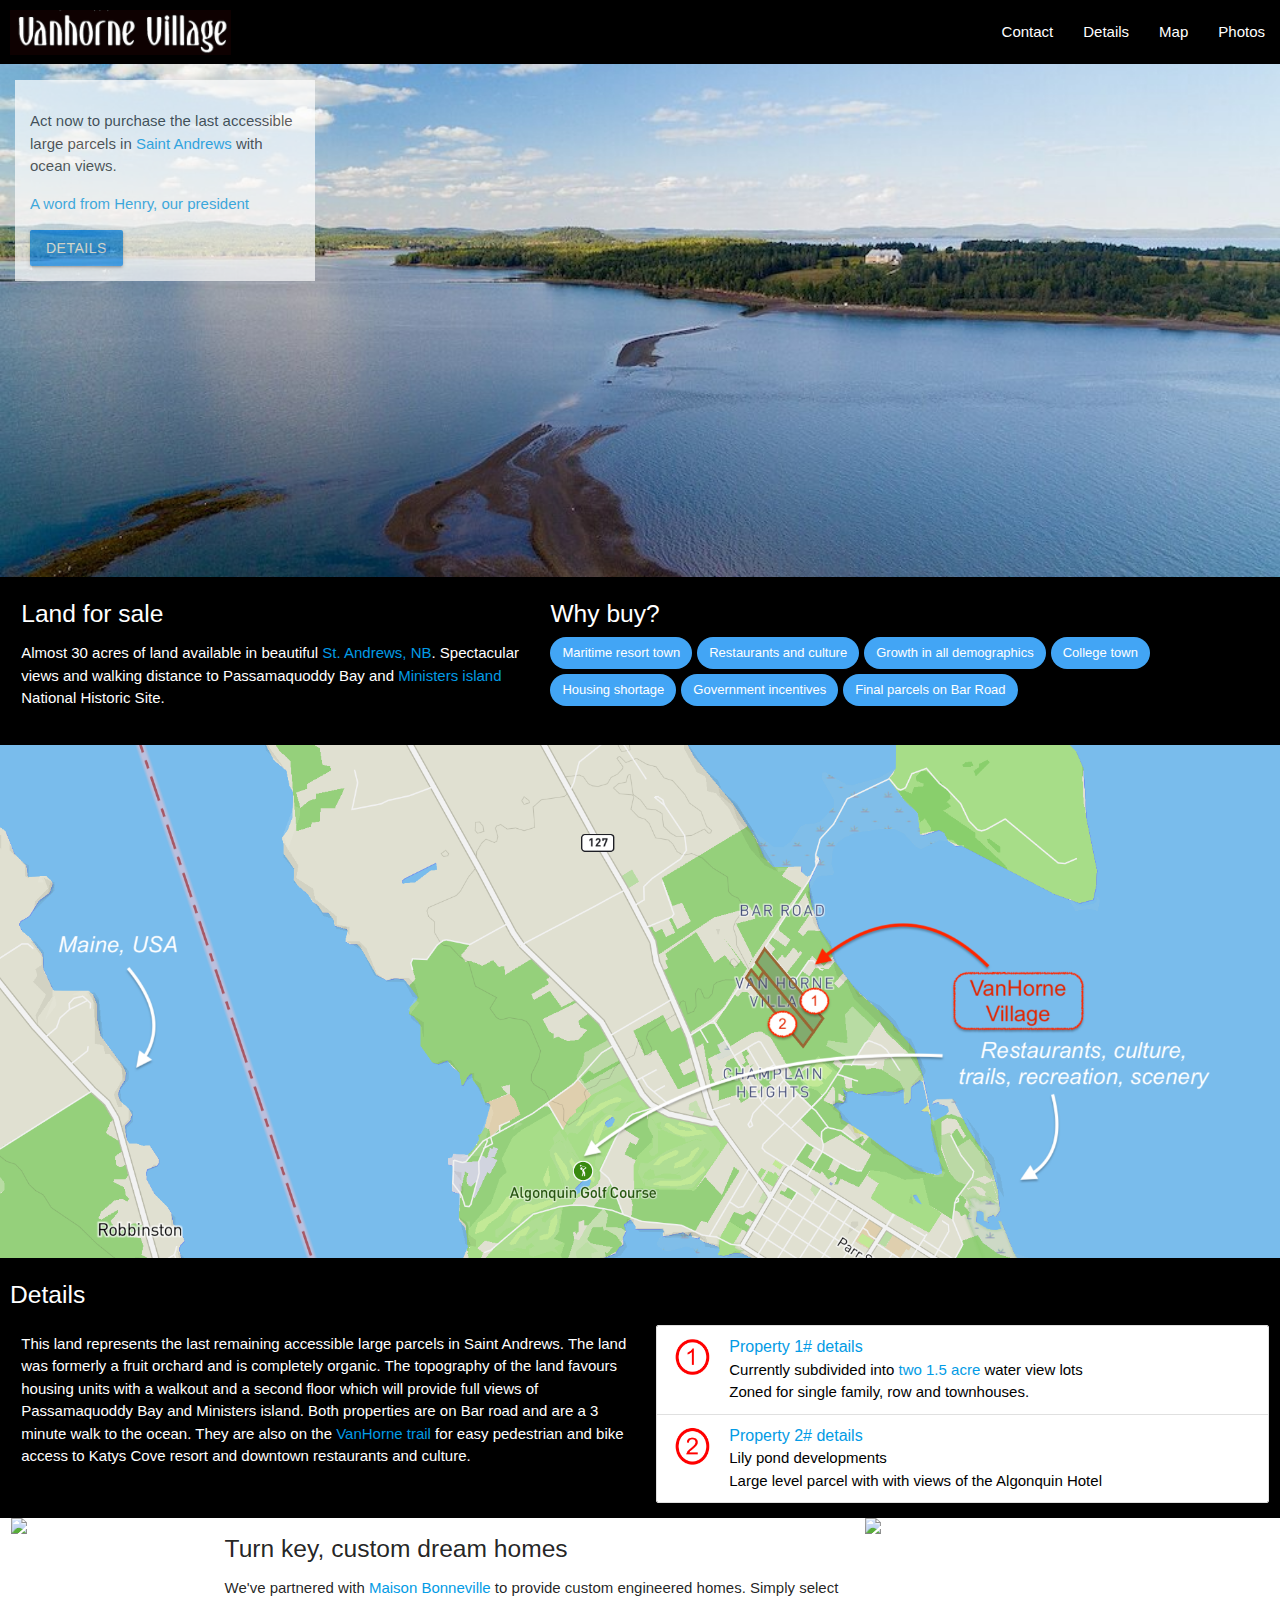
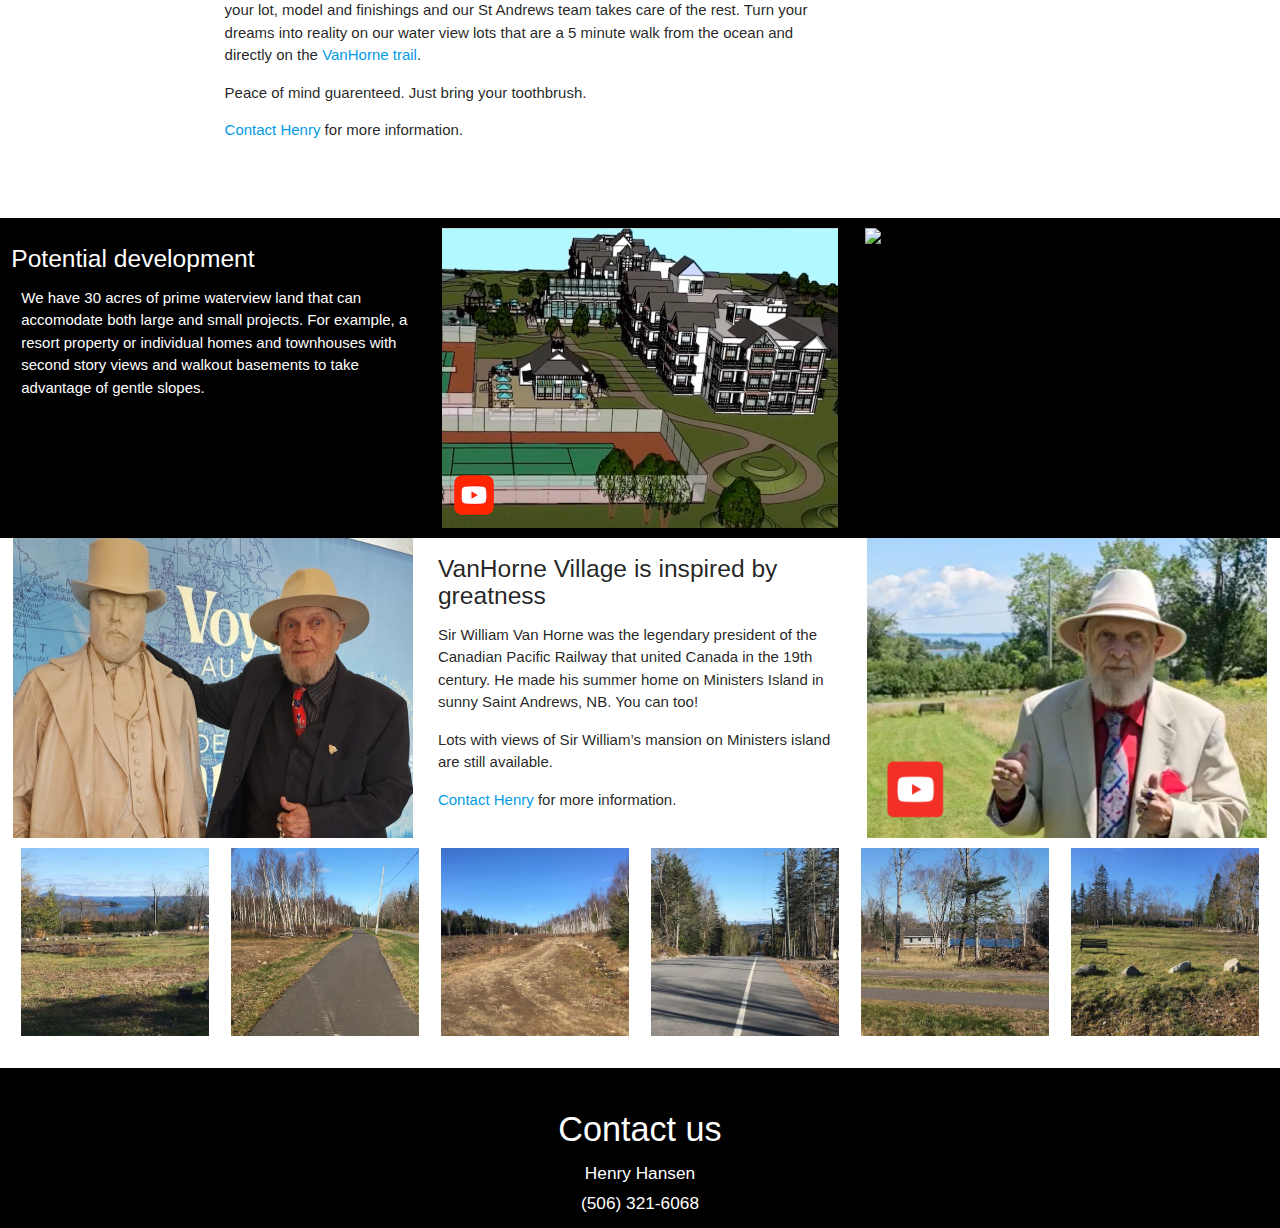
==== commit d254af25: "Add files via upload" ====
--- a/index.html
+++ b/index.html
@@ -32,7 +32,7 @@
     <div class="col s12">
       <img src="photos/ministers.jpg" alt="Ministers island" style="width:100%; margin:0px; padding:0px;">
       <div id="floater">
-        <p>Act now to purchase the last accessible large parcels in Saint Andrews with ocean views.</p>
+        <p>Act now to purchase the last accessible large parcels in <a href='standrews.mp4' target="_blank">Saint Andrews</a> with ocean views.</p>
         <a href='henryclose.mp4' target="_blank"><p>A word from Henry, our president</p>
         <a href='#details' class='waves-effect waves-light blue btn'>Details</a>
       </div>
@@ -68,7 +68,7 @@
               <img src="photos/one.png" alt="one" class="circle">
               <span class="title"><a href="https://paol-efel.snb.ca/paol.html?v=1.0.92&lang=en&pan=01474969" target="_blank">Property 1# details</a></span>
               <p>Currently subdivided into <a href='photos/subdiv.png' target='_blank'>two 1.5 acre</a> water view lots<br>
-                 Zoned for 2 townhouses, + accessory unit
+                 Zoned for single family, row and townhouses.
               </p>
             </li>
             <li class="collection-item avatar">
@@ -83,6 +83,42 @@
     </div>
 
     <div class="row" style="background: white;">
+        <div class="col s12 m2">
+          <a href="https://www.youtube.com/watch?v=eKA1_avsjbg" target="_blank"><img src='photos/toothbrush.png' style="height:300px;display: block; margin:auto;"></a>
+        </div>
+        <div class="col s12 m6">
+          <h5>Turn key, custom dream homes</h5>
+          <p>
+            We've partnered with <a href='https://www.maisonsbonneville.com/' target="_blank">Maison Bonneville</a> to provide custom engineered homes. Simply select your lot, model and finishings and our St Andrews team takes care of the rest. Turn your dreams into reality on our water view lots that are a 5 minute walk from the ocean and directly on the <a href="https://vanhornetrail.com">VanHorne trail</a>. 
+          </p>
+          <p>
+            Peace of mind guarenteed. Just bring your toothbrush.
+          </p>
+          <p>
+            <a href='#contact'>Contact Henry</a> for more information.
+          </p>
+        </div>
+        <div class="col s12 m4">
+          <a href='https://www.maisonsbonneville.com/portfolio/natur-a/' target="_blank"><img src='photos/bonneville.png' style="height:300px;display: block; margin:auto;"></a>
+        </div>
+    </div>
+
+    <div class="row white-text" style="padding-top: 10px; padding-bottom: 10px;">
+        <div class="col s12 m4">
+          <h5>Potential development</h5>
+          <p style='padding-left: 10px;'>
+          We have 30 acres of prime waterview land that can accomodate both large and small projects. For example, a resort property or individual homes and townhouses with second story views and walkout basements to take advantage of gentle slopes.
+          </p>
+        </div>
+        <div class="col s12 m4">
+          <a href='https://www.youtube.com/watch?v=FBznBj1CRtQ&t=4s' target="_blank"><img src='photos/resort.png' style="height:300px;display: block; margin:auto;"></a>
+        </div>
+        <div class="col s12 m4">
+          <img src='photos/community.png' style="height:300px;display: block; margin:auto;">
+        </div>
+    </div>
+
+        <div class="row" style="background: white;">
         <div class="col s12 m4">
           <img src='photos/henrywilliam.png' style="height:300px;display: block; margin:auto;">
         </div>
@@ -100,21 +136,6 @@
         </div>
         <div class="col s12 m4">
           <a href='henry.mp4' target="_blank"><img src='photos/henrymsg.png' style="height:300px;display: block; margin:auto;"></a>
-        </div>
-    </div>
-
-    <div class="row white-text" style="padding-top: 10px; padding-bottom: 10px;">
-        <div class="col s12 m4">
-          <h5>Potential development</h5>
-          <p style='padding-left: 10px;'>
-          We have 30 acres of prime waterview land that can accomodate both large and small projects. For example, a resort property or individual homes and townhouses with second story views and walkout basements to take advantage of gentle slopes.
-          </p>
-        </div>
-        <div class="col s12 m4">
-          <a href='https://www.youtube.com/watch?v=FBznBj1CRtQ&t=4s' target="_blank"><img src='photos/resort.png' style="height:300px;display: block; margin:auto;"></a>
-        </div>
-        <div class="col s12 m4">
-          <a href='https://www.youtube.com/watch?v=FBznBj1CRtQ&t=4s' target="_blank"><img src='photos/walkout.jpg' style="height:300px;display: block; margin:auto;"></a>
         </div>
     </div>
 
